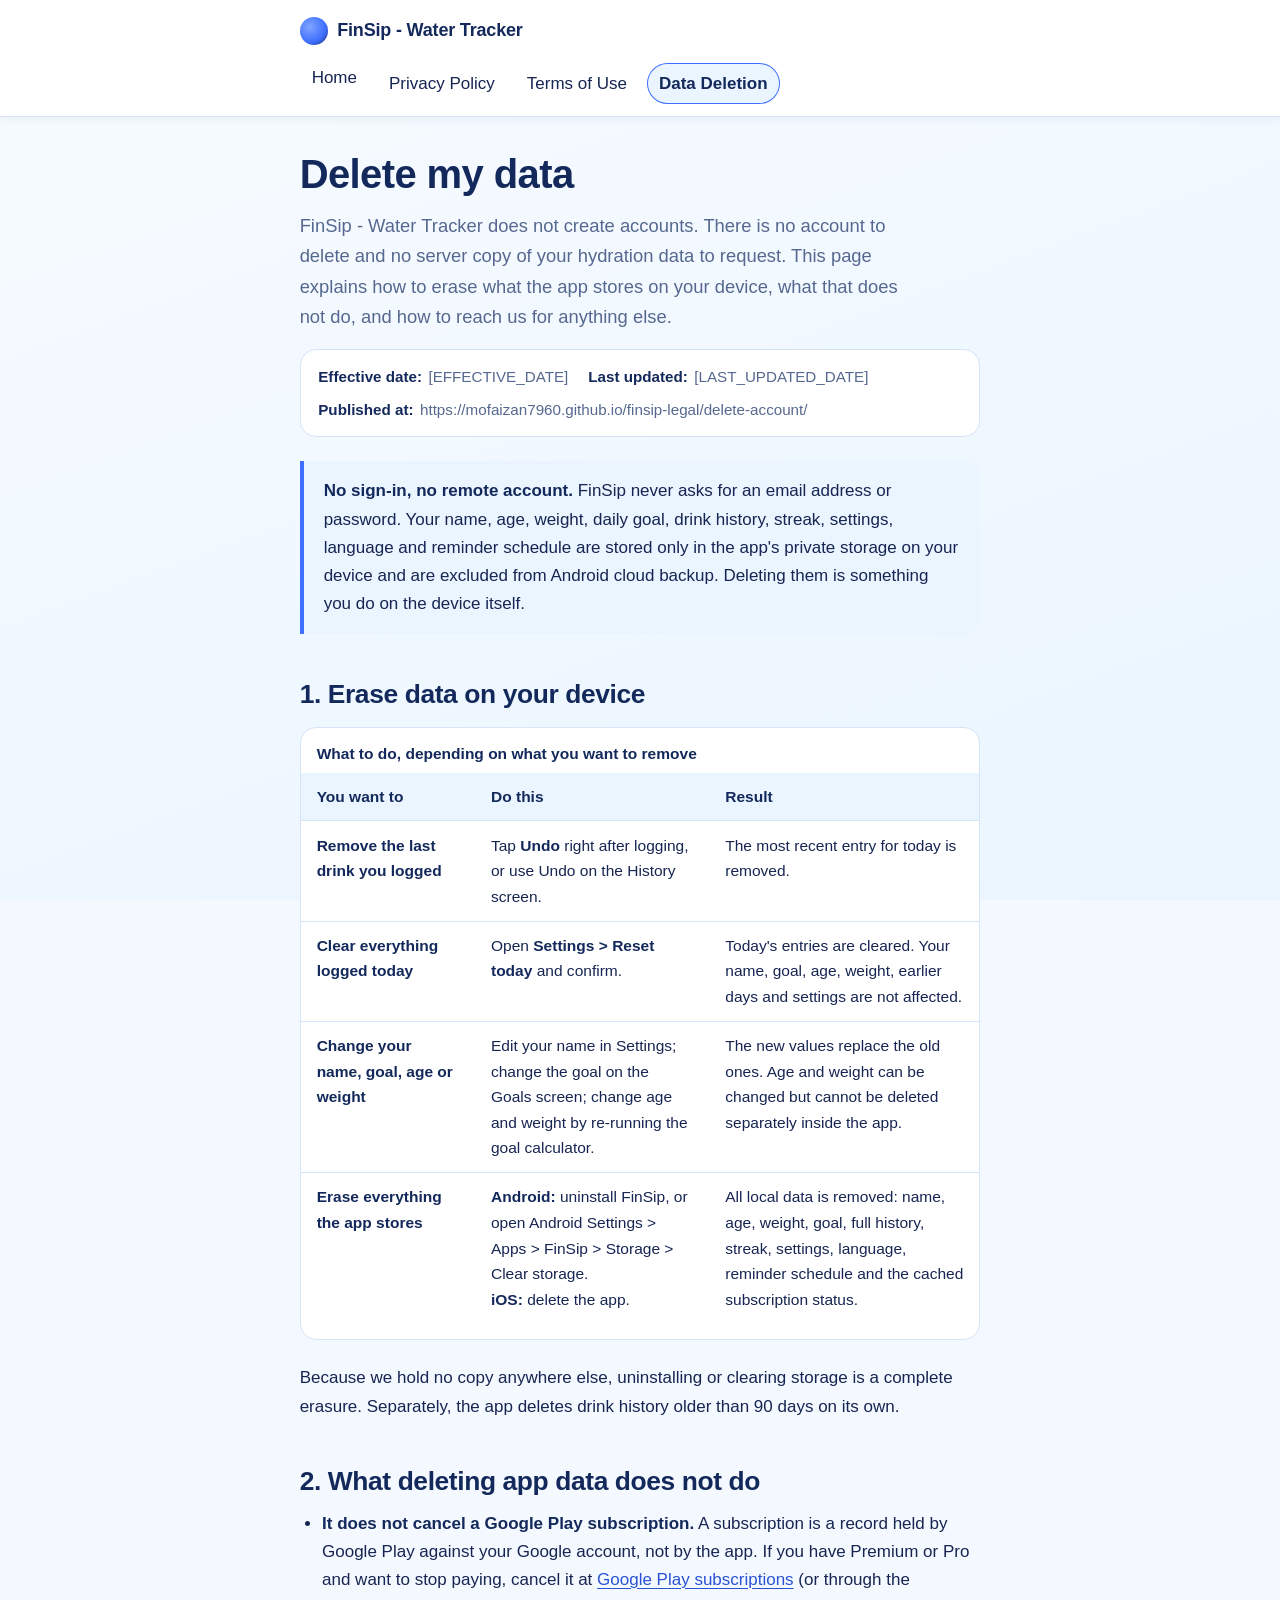
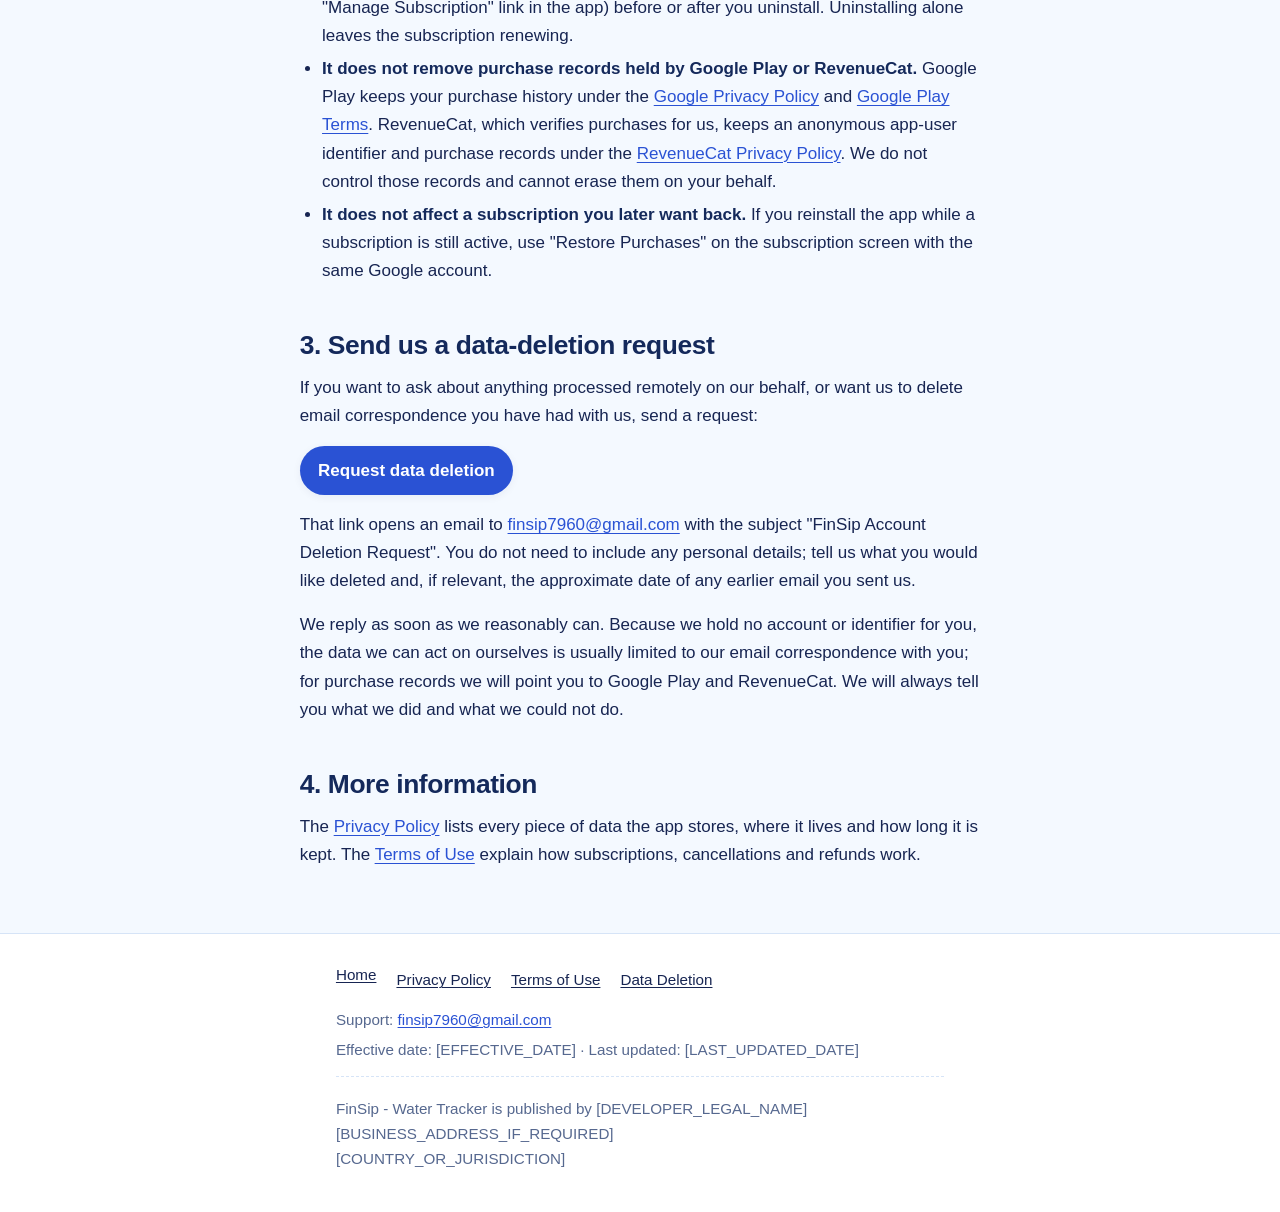
==== delete-account/index.html @ 3c9c6f5a "FinSip - Water Tracker legal pages" ====
<!DOCTYPE html>
<html lang="en">
<head>
  <meta charset="utf-8">
  <meta name="viewport" content="width=device-width, initial-scale=1">
  <meta name="color-scheme" content="light dark">
  <title>Delete my data - FinSip - Water Tracker</title>
  <meta name="description" content="How to delete the data FinSip - Water Tracker stores on your device, what deleting it does not do, and how to send a data-deletion request. FinSip creates no accounts.">
  <link rel="canonical" href="https://mofaizan7960.github.io/finsip-legal/delete-account/">
  <link rel="stylesheet" href="../styles.css">
</head>
<body>
  <a class="skip-link" href="#main">Skip to content</a>

  <header class="site-header">
    <div class="wrap header-inner">
      <a class="brand" href="../"><span class="brand-mark" aria-hidden="true"></span>FinSip - Water Tracker</a>
      <nav class="site-nav" aria-label="Primary">
        <ul>
          <li><a href="../">Home</a></li>
          <li><a href="../privacy/">Privacy Policy</a></li>
          <li><a href="../terms/">Terms of Use</a></li>
          <li><a href="../delete-account/" aria-current="page">Data Deletion</a></li>
        </ul>
      </nav>
    </div>
  </header>

  <main id="main">
    <div class="wrap">
      <h1>Delete my data</h1>
      <p class="lede">FinSip - Water Tracker does not create accounts. There is no account to delete and no server copy of your hydration data to request. This page explains how to erase what the app stores on your device, what that does not do, and how to reach us for anything else.</p>

      <dl class="doc-meta">
        <div><dt>Effective date:</dt><dd>[EFFECTIVE_DATE]</dd></div>
        <div><dt>Last updated:</dt><dd>[LAST_UPDATED_DATE]</dd></div>
        <div><dt>Published at:</dt><dd>https://mofaizan7960.github.io/finsip-legal/delete-account/</dd></div>
      </dl>

      <div class="note">
        <p><strong>No sign-in, no remote account.</strong> FinSip never asks for an email address or password. Your name, age, weight, daily goal, drink history, streak, settings, language and reminder schedule are stored only in the app's private storage on your device and are excluded from Android cloud backup. Deleting them is something you do on the device itself.</p>
      </div>

      <h2 id="on-device">1. Erase data on your device</h2>
      <div class="table-wrap">
        <table>
          <caption>What to do, depending on what you want to remove</caption>
          <thead>
            <tr>
              <th scope="col">You want to</th>
              <th scope="col">Do this</th>
              <th scope="col">Result</th>
            </tr>
          </thead>
          <tbody>
            <tr>
              <th scope="row">Remove the last drink you logged</th>
              <td>Tap <strong>Undo</strong> right after logging, or use Undo on the History screen.</td>
              <td>The most recent entry for today is removed.</td>
            </tr>
            <tr>
              <th scope="row">Clear everything logged today</th>
              <td>Open <strong>Settings &gt; Reset today</strong> and confirm.</td>
              <td>Today's entries are cleared. Your name, goal, age, weight, earlier days and settings are not affected.</td>
            </tr>
            <tr>
              <th scope="row">Change your name, goal, age or weight</th>
              <td>Edit your name in Settings; change the goal on the Goals screen; change age and weight by re-running the goal calculator.</td>
              <td>The new values replace the old ones. Age and weight can be changed but cannot be deleted separately inside the app.</td>
            </tr>
            <tr>
              <th scope="row">Erase everything the app stores</th>
              <td><strong>Android:</strong> uninstall FinSip, or open Android Settings &gt; Apps &gt; FinSip &gt; Storage &gt; Clear storage.<br><strong>iOS:</strong> delete the app.</td>
              <td>All local data is removed: name, age, weight, goal, full history, streak, settings, language, reminder schedule and the cached subscription status.</td>
            </tr>
          </tbody>
        </table>
      </div>
      <p>Because we hold no copy anywhere else, uninstalling or clearing storage is a complete erasure. Separately, the app deletes drink history older than 90 days on its own.</p>

      <h2 id="does-not">2. What deleting app data does not do</h2>
      <ul>
        <li><strong>It does not cancel a Google Play subscription.</strong> A subscription is a record held by Google Play against your Google account, not by the app. If you have Premium or Pro and want to stop paying, cancel it at <a href="https://play.google.com/store/account/subscriptions">Google Play subscriptions</a> (or through the "Manage Subscription" link in the app) before or after you uninstall. Uninstalling alone leaves the subscription renewing.</li>
        <li><strong>It does not remove purchase records held by Google Play or RevenueCat.</strong> Google Play keeps your purchase history under the <a href="https://policies.google.com/privacy">Google Privacy Policy</a> and <a href="https://play.google.com/about/play-terms/">Google Play Terms</a>. RevenueCat, which verifies purchases for us, keeps an anonymous app-user identifier and purchase records under the <a href="https://www.revenuecat.com/privacy/">RevenueCat Privacy Policy</a>. We do not control those records and cannot erase them on your behalf.</li>
        <li><strong>It does not affect a subscription you later want back.</strong> If you reinstall the app while a subscription is still active, use "Restore Purchases" on the subscription screen with the same Google account.</li>
      </ul>

      <h2 id="request">3. Send us a data-deletion request</h2>
      <p>If you want to ask about anything processed remotely on our behalf, or want us to delete email correspondence you have had with us, send a request:</p>
      <p><a class="button" href="mailto:finsip7960@gmail.com?subject=FinSip%20Account%20Deletion%20Request">Request data deletion</a></p>
      <p>That link opens an email to <a href="mailto:finsip7960@gmail.com">finsip7960@gmail.com</a> with the subject "FinSip Account Deletion Request". You do not need to include any personal details; tell us what you would like deleted and, if relevant, the approximate date of any earlier email you sent us.</p>
      <p>We reply as soon as we reasonably can. Because we hold no account or identifier for you, the data we can act on ourselves is usually limited to our email correspondence with you; for purchase records we will point you to Google Play and RevenueCat. We will always tell you what we did and what we could not do.</p>

      <h2 id="more">4. More information</h2>
      <p>The <a href="../privacy/">Privacy Policy</a> lists every piece of data the app stores, where it lives and how long it is kept. The <a href="../terms/">Terms of Use</a> explain how subscriptions, cancellations and refunds work.</p>
    </div>
  </main>

  <footer class="site-footer">
    <div class="wrap">
      <nav class="footer-nav" aria-label="Footer">
        <ul>
          <li><a href="../">Home</a></li>
          <li><a href="../privacy/">Privacy Policy</a></li>
          <li><a href="../terms/">Terms of Use</a></li>
          <li><a href="../delete-account/">Data Deletion</a></li>
        </ul>
      </nav>
      <p>Support: <a href="mailto:finsip7960@gmail.com">finsip7960@gmail.com</a></p>
      <p>Effective date: [EFFECTIVE_DATE] &middot; Last updated: [LAST_UPDATED_DATE]</p>
      <div class="identity">
        <p>FinSip - Water Tracker is published by [DEVELOPER_LEGAL_NAME]<br>[BUSINESS_ADDRESS_IF_REQUIRED]<br>[COUNTRY_OR_JURISDICTION]</p>
      </div>
    </div>
  </footer>
</body>
</html>
---- styles.css ----
/* FinSip - Water Tracker legal site
   Plain CSS, no JavaScript, no external fonts. Palette mirrors lib/app/theme.dart. */

:root {
  color-scheme: light dark;

  /* Brand palette (light) */
  --primary: #3F6FFF;          /* accent: borders, rules, badges */
  --primary-ink: #2A52D4;      /* link / button colour that meets WCAG AA on light surfaces */
  --navy: #14295B;
  --light-blue: #EAF5FF;
  --bg: #F4F9FF;
  --bg-top: #F7FBFF;
  --surface: #FFFFFF;
  --text: #172552;
  --text-2: #56688F;
  --border: #D6E4F7;
  --shadow: 0 10px 30px rgba(20, 41, 91, 0.08);
  --shadow-sm: 0 2px 8px rgba(20, 41, 91, 0.06);

  /* Semantic tokens */
  --heading: var(--navy);
  --link: var(--primary-ink);
  --button-bg: var(--primary-ink);
  --button-fg: #FFFFFF;
  --chip-bg: var(--light-blue);
  --chip-fg: var(--navy);
  --note-bg: var(--light-blue);
  --note-border: var(--primary);
  --code-bg: #E4EEFF;
  --focus: var(--navy);

  --radius: 16px;
  --radius-lg: 24px;
  --measure: 72ch;
}

@media (prefers-color-scheme: dark) {
  :root {
    --primary: #6577D8;
    --primary-ink: #B3C0FF;
    --navy: #F5F7FF;
    --light-blue: #1D2650;
    --bg: #0B1230;
    --bg-top: #090F27;
    --surface: #171E43;
    --text: #EEF1FF;
    --text-2: #B9C3E6;
    --border: #2B3566;
    --shadow: 0 10px 30px rgba(0, 0, 0, 0.35);
    --shadow-sm: 0 2px 8px rgba(0, 0, 0, 0.3);

    --heading: #F5F7FF;
    --link: #B3C0FF;
    --button-bg: #B3C0FF;
    --button-fg: #0B1230;
    --chip-bg: #1D2650;
    --chip-fg: #EEF1FF;
    --note-bg: #1D2650;
    --note-border: #6577D8;
    --code-bg: #232C5C;
    --focus: #F5F7FF;
  }
}

/* Reset-ish */
*,
*::before,
*::after {
  box-sizing: border-box;
}

html {
  -webkit-text-size-adjust: 100%;
  scroll-behavior: smooth;
}

@media (prefers-reduced-motion: reduce) {
  html {
    scroll-behavior: auto;
  }

  .skip-link {
    transition: none;
  }
}

body {
  margin: 0;
  min-height: 100vh;
  font-family: -apple-system, BlinkMacSystemFont, "Segoe UI", Roboto, "Helvetica Neue", Arial, "Noto Sans", sans-serif, "Apple Color Emoji", "Segoe UI Emoji";
  font-size: 1.0625rem;
  line-height: 1.65;
  color: var(--text);
  background: var(--bg);
  background-image: linear-gradient(160deg, var(--bg-top) 0%, var(--light-blue) 100%);
  background-attachment: fixed;
  display: flex;
  flex-direction: column;
}

img,
svg {
  max-width: 100%;
  height: auto;
}

/* Focus */
:focus-visible {
  outline: 3px solid var(--focus);
  outline-offset: 3px;
  border-radius: 6px;
}

/* Skip link */
.skip-link {
  position: absolute;
  left: 1rem;
  top: -100px;
  z-index: 100;
  padding: 0.6rem 1rem;
  background: var(--button-bg);
  color: var(--button-fg);
  border-radius: 999px;
  font-weight: 600;
  text-decoration: none;
  box-shadow: var(--shadow);
  transition: top 120ms ease-out;
}

.skip-link:focus,
.skip-link:focus-visible {
  top: 1rem;
}

/* Layout */
.wrap {
  width: 100%;
  max-width: calc(var(--measure) + 2.5rem);
  margin: 0 auto;
  padding: 0 1.25rem;
}

/* Header */
.site-header {
  padding: 1rem 0 0.75rem;
  border-bottom: 1px solid var(--border);
  background: var(--surface);
  box-shadow: var(--shadow-sm);
}

.header-inner {
  display: flex;
  flex-wrap: wrap;
  align-items: center;
  justify-content: space-between;
  gap: 0.75rem 1.5rem;
}

.brand {
  display: inline-flex;
  align-items: center;
  gap: 0.6rem;
  font-weight: 700;
  font-size: 1.125rem;
  letter-spacing: -0.01em;
  color: var(--heading);
  text-decoration: none;
}

.brand-mark {
  width: 1.75rem;
  height: 1.75rem;
  border-radius: 50%;
  background: radial-gradient(circle at 35% 35%, #7FA5FF 0%, var(--primary) 60%, var(--navy) 100%);
  flex: none;
}

@media (prefers-color-scheme: dark) {
  .brand-mark {
    background: radial-gradient(circle at 35% 35%, #B3C0FF 0%, #6577D8 60%, #2B3566 100%);
  }
}

.site-nav ul,
.footer-nav ul,
.toc ul {
  list-style: none;
  margin: 0;
  padding: 0;
}

.site-nav ul {
  display: flex;
  flex-wrap: wrap;
  gap: 0.25rem 0.5rem;
}

.site-nav a {
  display: inline-block;
  padding: 0.4rem 0.75rem;
  border-radius: 999px;
  color: var(--text);
  font-weight: 500;
  text-decoration: none;
}

.site-nav a:hover {
  background: var(--chip-bg);
  color: var(--chip-fg);
}

.site-nav a[aria-current="page"] {
  background: var(--chip-bg);
  color: var(--chip-fg);
  font-weight: 600;
  box-shadow: inset 0 0 0 1px var(--primary);
}

/* Main */
main {
  flex: 1 0 auto;
  padding: 2rem 0 3rem;
}

main > .wrap > *:first-child {
  margin-top: 0;
}

h1,
h2,
h3 {
  color: var(--heading);
  line-height: 1.25;
  letter-spacing: -0.015em;
  margin: 2.25rem 0 0.75rem;
  scroll-margin-top: 1rem;
}

h1 {
  font-size: clamp(1.85rem, 1.4rem + 2vw, 2.5rem);
  margin-top: 0;
}

h2 {
  font-size: clamp(1.35rem, 1.15rem + 1vw, 1.65rem);
  padding-top: 0.5rem;
}

h3 {
  font-size: 1.125rem;
  margin-top: 1.5rem;
}

p,
ul,
ol,
table {
  margin: 0 0 1rem;
}

ul,
ol {
  padding-left: 1.4rem;
}

li + li {
  margin-top: 0.35rem;
}

a {
  color: var(--link);
  text-decoration: underline;
  text-underline-offset: 0.15em;
  text-decoration-thickness: 1px;
}

a:hover {
  text-decoration-thickness: 2px;
}

strong {
  color: var(--heading);
}

code {
  font-family: ui-monospace, SFMono-Regular, Menlo, Consolas, "Liberation Mono", monospace;
  font-size: 0.92em;
  padding: 0.1em 0.4em;
  border-radius: 6px;
  background: var(--code-bg);
  color: var(--text);
}

hr {
  border: 0;
  border-top: 1px solid var(--border);
  margin: 2rem 0;
}

.lede {
  font-size: 1.15rem;
  color: var(--text-2);
  max-width: 60ch;
}

.doc-meta {
  display: flex;
  flex-wrap: wrap;
  gap: 0.5rem 1.25rem;
  margin: 1rem 0 1.5rem;
  padding: 0.9rem 1.1rem;
  border: 1px solid var(--border);
  border-radius: var(--radius);
  background: var(--surface);
  font-size: 0.95rem;
  color: var(--text-2);
}

.doc-meta dt {
  font-weight: 600;
  color: var(--heading);
}

.doc-meta dd {
  margin: 0;
}

.doc-meta > div {
  display: flex;
  gap: 0.4rem;
  flex-wrap: wrap;
}

/* Cards */
.card {
  background: var(--surface);
  border: 1px solid var(--border);
  border-radius: var(--radius-lg);
  padding: 1.5rem;
  box-shadow: var(--shadow);
  margin: 1.5rem 0;
}

.card > :first-child {
  margin-top: 0;
}

.card > :last-child {
  margin-bottom: 0;
}

.card-grid {
  display: grid;
  gap: 1rem;
  grid-template-columns: 1fr;
  margin: 1.5rem 0;
}

@media (min-width: 640px) {
  .card-grid {
    grid-template-columns: repeat(2, 1fr);
  }

  /* An odd trailing card spans the row instead of leaving an empty slot. */
  .card-grid > .card:last-child:nth-child(odd) {
    grid-column: 1 / -1;
  }
}

.card-grid .card {
  margin: 0;
  padding: 1.25rem;
  display: flex;
  flex-direction: column;
}

.card-grid .card h2 {
  font-size: 1.15rem;
  margin: 0 0 0.5rem;
  padding: 0;
}

.card-grid .card p {
  color: var(--text-2);
  font-size: 0.97rem;
  flex: 1 0 auto;
}

.card-grid .card .button {
  align-self: flex-start;
}

/* Buttons */
.button {
  display: inline-block;
  padding: 0.65rem 1.15rem;
  border-radius: 999px;
  background: var(--button-bg);
  color: var(--button-fg);
  font-weight: 600;
  text-decoration: none;
  box-shadow: var(--shadow-sm);
}

.button:hover {
  filter: brightness(1.08);
  text-decoration: none;
}

.button.secondary {
  background: var(--chip-bg);
  color: var(--chip-fg);
  box-shadow: inset 0 0 0 1px var(--primary);
}

/* Notes */
.note {
  padding: 1rem 1.25rem;
  border-left: 4px solid var(--note-border);
  border-radius: 0 var(--radius) var(--radius) 0;
  background: var(--note-bg);
  margin: 1.25rem 0;
}

.note > :first-child {
  margin-top: 0;
}

.note > :last-child {
  margin-bottom: 0;
}

/* Table of contents */
.toc {
  padding: 1rem 1.25rem;
  border: 1px solid var(--border);
  border-radius: var(--radius);
  background: var(--surface);
  margin: 1.5rem 0 2rem;
}

.toc h2 {
  font-size: 1rem;
  margin: 0 0 0.5rem;
  padding: 0;
}

.toc ol {
  margin: 0;
  padding-left: 1.4rem;
  columns: 1;
  column-gap: 2rem;
}

@media (min-width: 640px) {
  .toc ol {
    columns: 2;
  }
}

.toc li {
  margin: 0.2rem 0;
  break-inside: avoid;
}

/* Tables */
.table-wrap {
  width: 100%;
  overflow-x: auto;
  -webkit-overflow-scrolling: touch;
  margin: 1rem 0 1.5rem;
  border: 1px solid var(--border);
  border-radius: var(--radius);
  background: var(--surface);
}

table {
  width: 100%;
  min-width: 34rem;
  border-collapse: collapse;
  font-size: 0.97rem;
}

caption {
  text-align: left;
  font-weight: 600;
  color: var(--heading);
  padding: 0.8rem 1rem 0.4rem;
}

th,
td {
  text-align: left;
  vertical-align: top;
  padding: 0.7rem 1rem;
  border-top: 1px solid var(--border);
}

thead th {
  border-top: 0;
  background: var(--chip-bg);
  color: var(--chip-fg);
  font-weight: 600;
}

tbody th {
  font-weight: 600;
  color: var(--heading);
  min-width: 9rem;
}

/* Definition-style lists */
dl.facts {
  display: grid;
  grid-template-columns: 1fr;
  gap: 0.35rem 1rem;
  margin: 0 0 1rem;
}

@media (min-width: 560px) {
  dl.facts {
    grid-template-columns: max-content 1fr;
  }
}

dl.facts dt {
  font-weight: 600;
  color: var(--heading);
}

dl.facts dd {
  margin: 0 0 0.5rem;
}

/* Footer */
.site-footer {
  border-top: 1px solid var(--border);
  background: var(--surface);
  padding: 1.75rem 0 2.25rem;
  font-size: 0.95rem;
  color: var(--text-2);
}

.footer-nav ul {
  display: flex;
  flex-wrap: wrap;
  gap: 0.25rem 1.25rem;
  margin-bottom: 0.9rem;
}

.footer-nav a {
  color: var(--text);
  font-weight: 500;
}

.site-footer p {
  margin: 0.3rem 0;
}

.identity {
  margin-top: 0.9rem;
  padding-top: 0.9rem;
  border-top: 1px dashed var(--border);
}

/* Print */
@media print {
  body {
    background: #fff;
    color: #000;
  }

  .site-header,
  .site-footer .footer-nav,
  .skip-link,
  .toc {
    display: none;
  }

  a {
    color: #000;
  }

  .card,
  .table-wrap,
  .note {
    box-shadow: none;
    break-inside: avoid;
  }
}
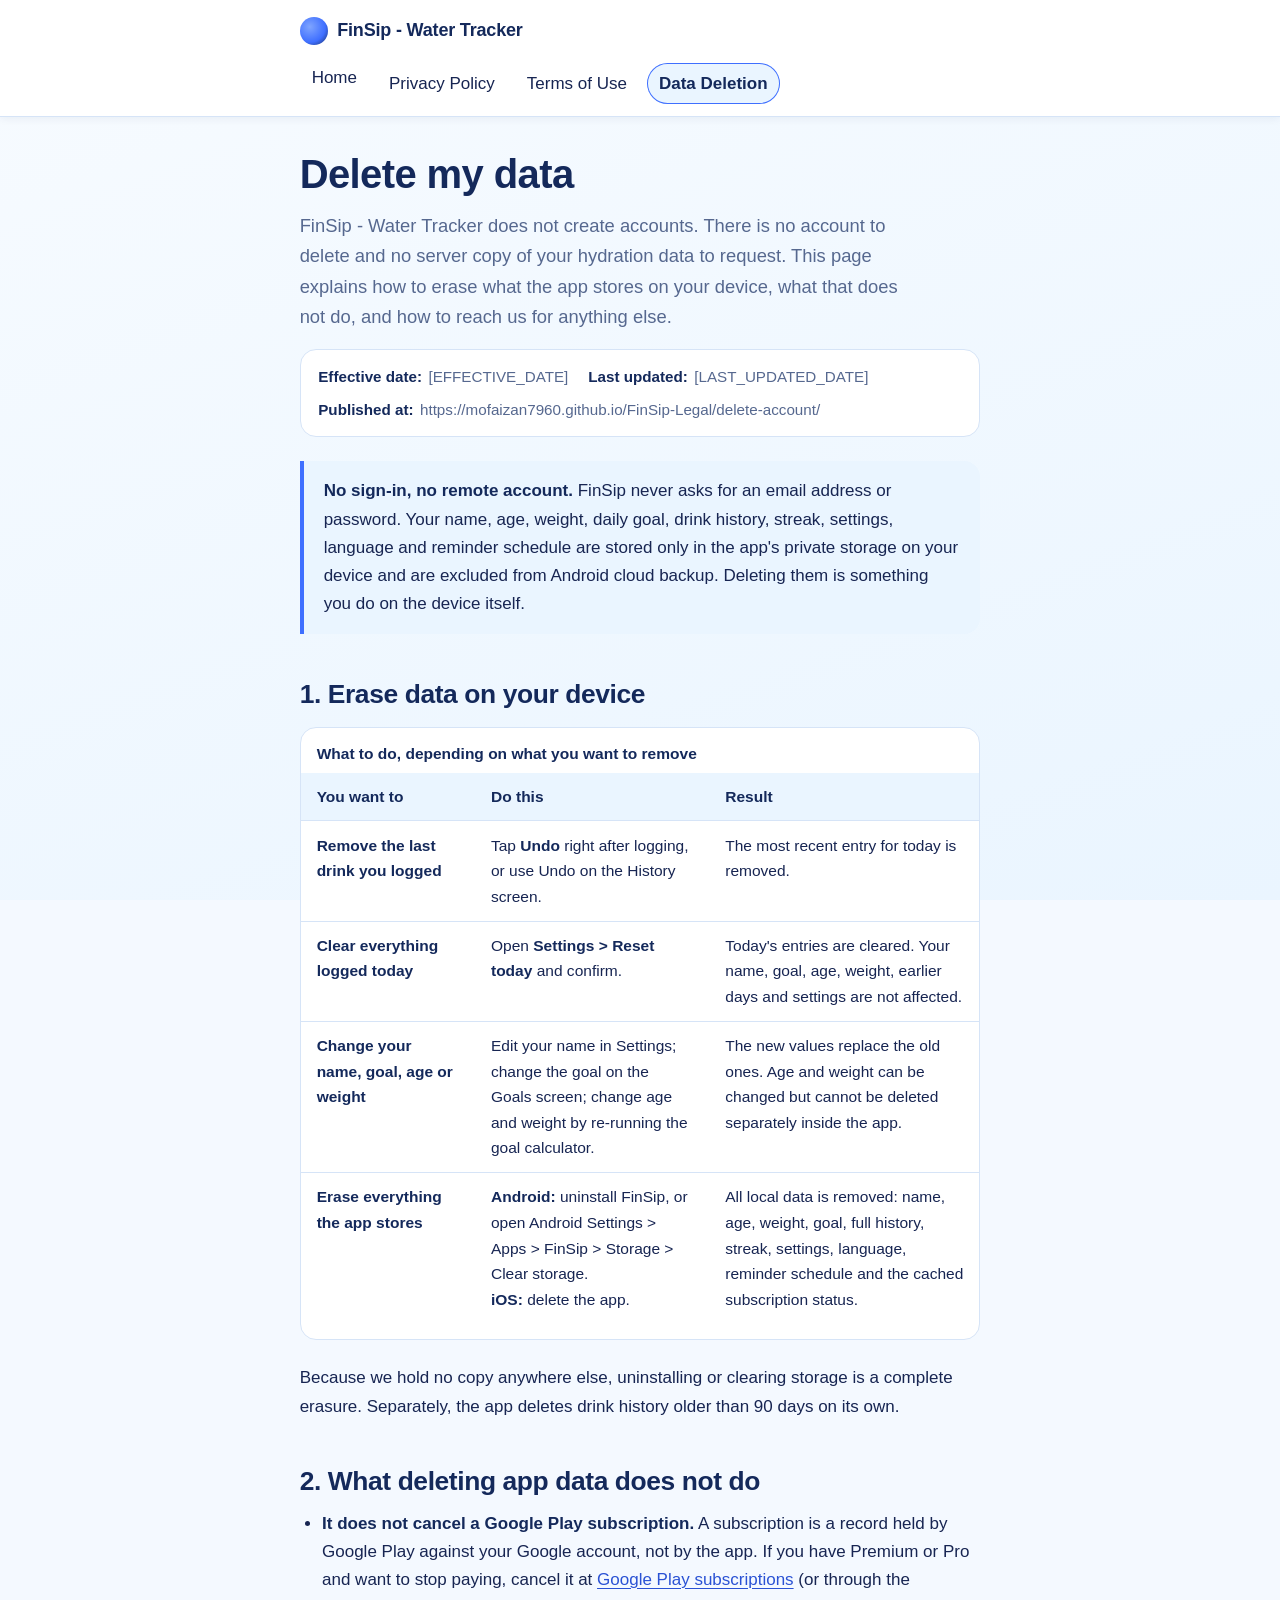
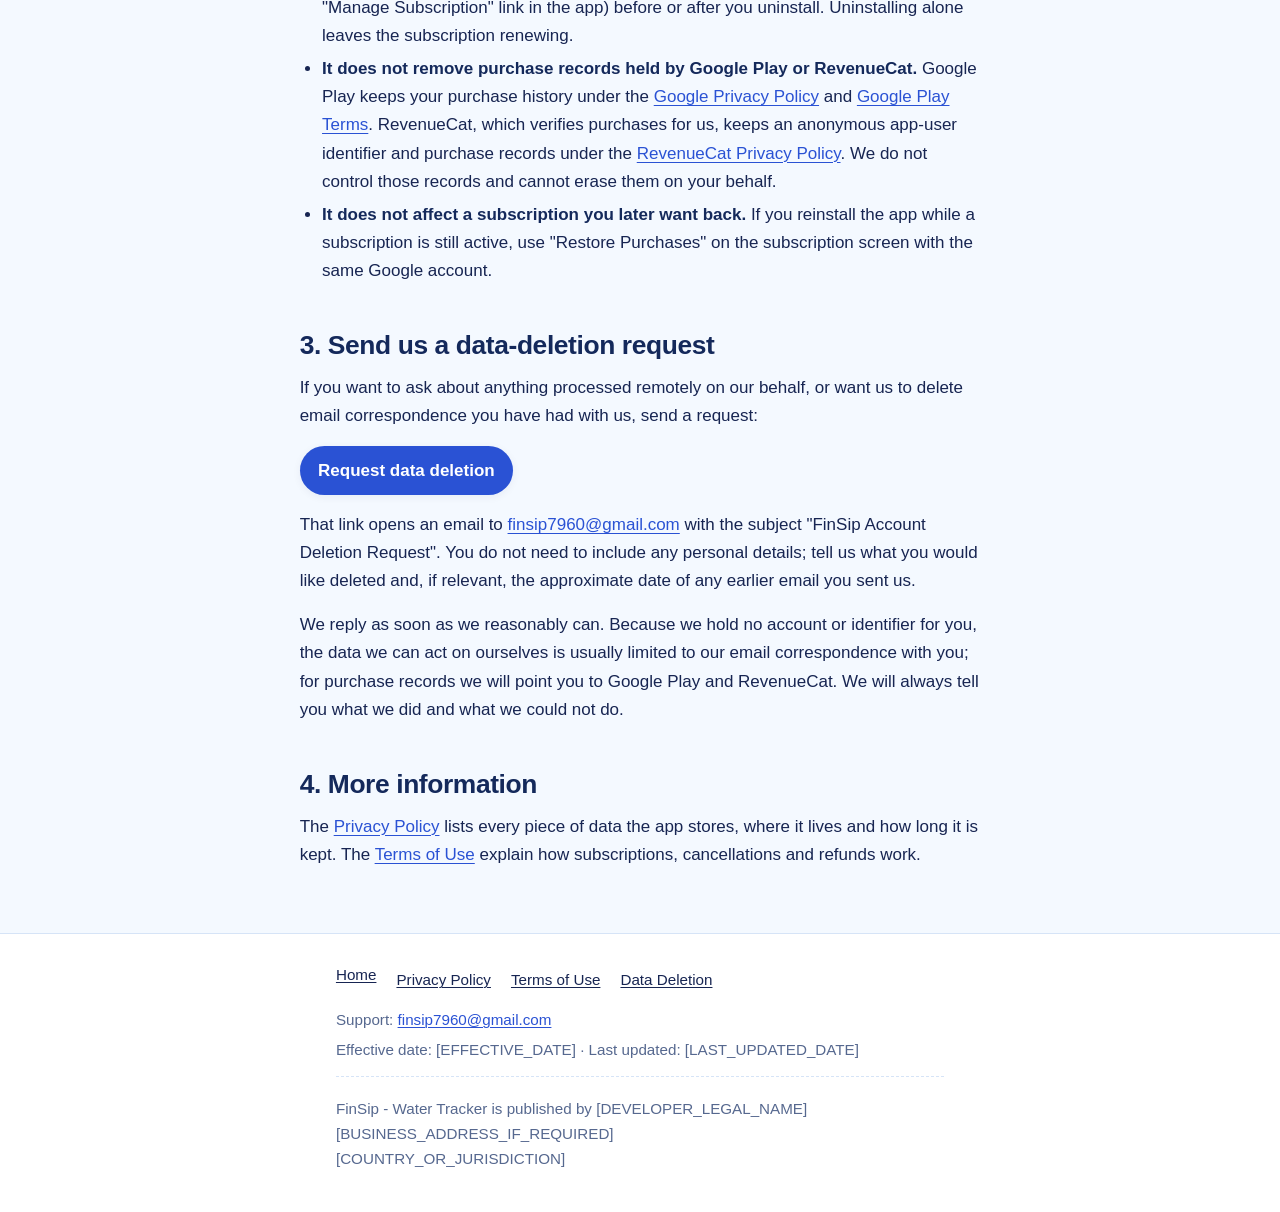
==== commit 3e4789ef: "Use the published GitHub Pages address" ====
--- a/delete-account/index.html
+++ b/delete-account/index.html
@@ -6,7 +6,7 @@
   <meta name="color-scheme" content="light dark">
   <title>Delete my data - FinSip - Water Tracker</title>
   <meta name="description" content="How to delete the data FinSip - Water Tracker stores on your device, what deleting it does not do, and how to send a data-deletion request. FinSip creates no accounts.">
-  <link rel="canonical" href="https://mofaizan7960.github.io/finsip-legal/delete-account/">
+  <link rel="canonical" href="https://mofaizan7960.github.io/FinSip-Legal/delete-account/">
   <link rel="stylesheet" href="../styles.css">
 </head>
 <body>
@@ -34,7 +34,7 @@
       <dl class="doc-meta">
         <div><dt>Effective date:</dt><dd>[EFFECTIVE_DATE]</dd></div>
         <div><dt>Last updated:</dt><dd>[LAST_UPDATED_DATE]</dd></div>
-        <div><dt>Published at:</dt><dd>https://mofaizan7960.github.io/finsip-legal/delete-account/</dd></div>
+        <div><dt>Published at:</dt><dd>https://mofaizan7960.github.io/FinSip-Legal/delete-account/</dd></div>
       </dl>
 
       <div class="note">
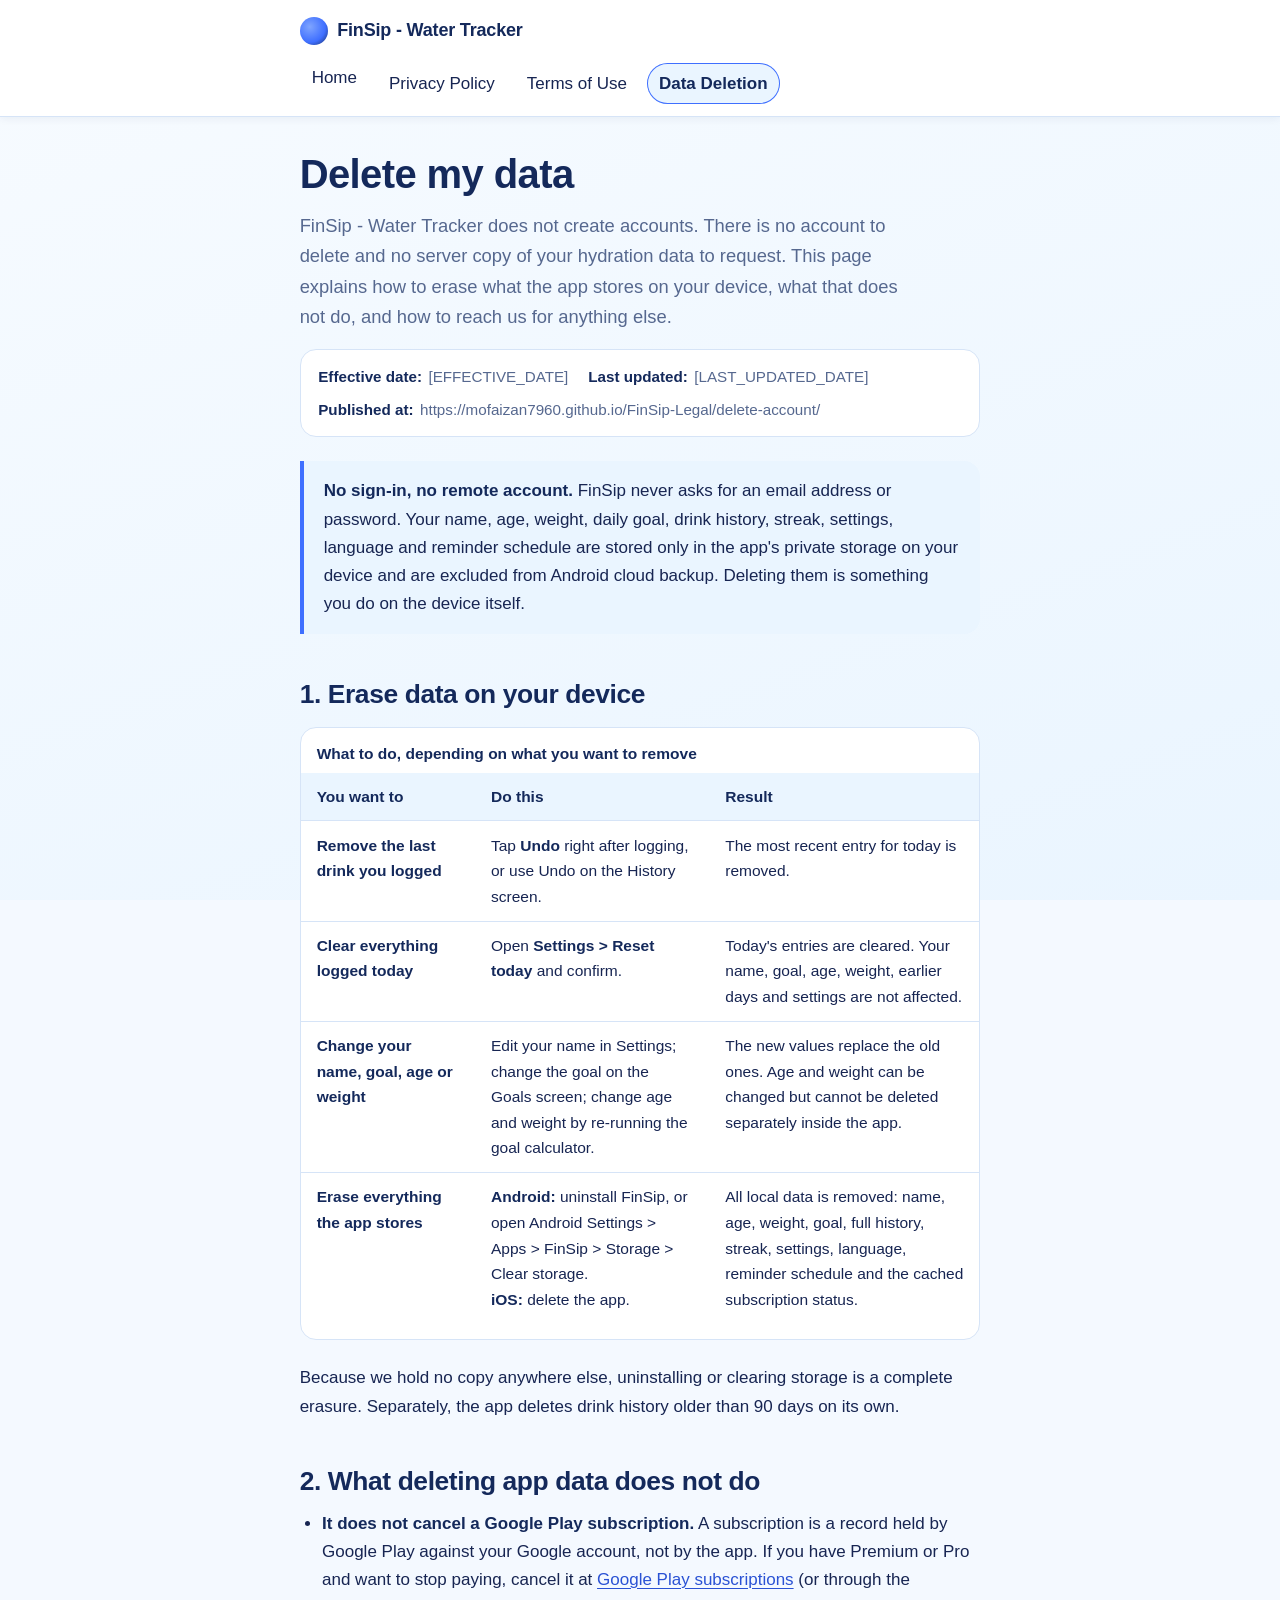
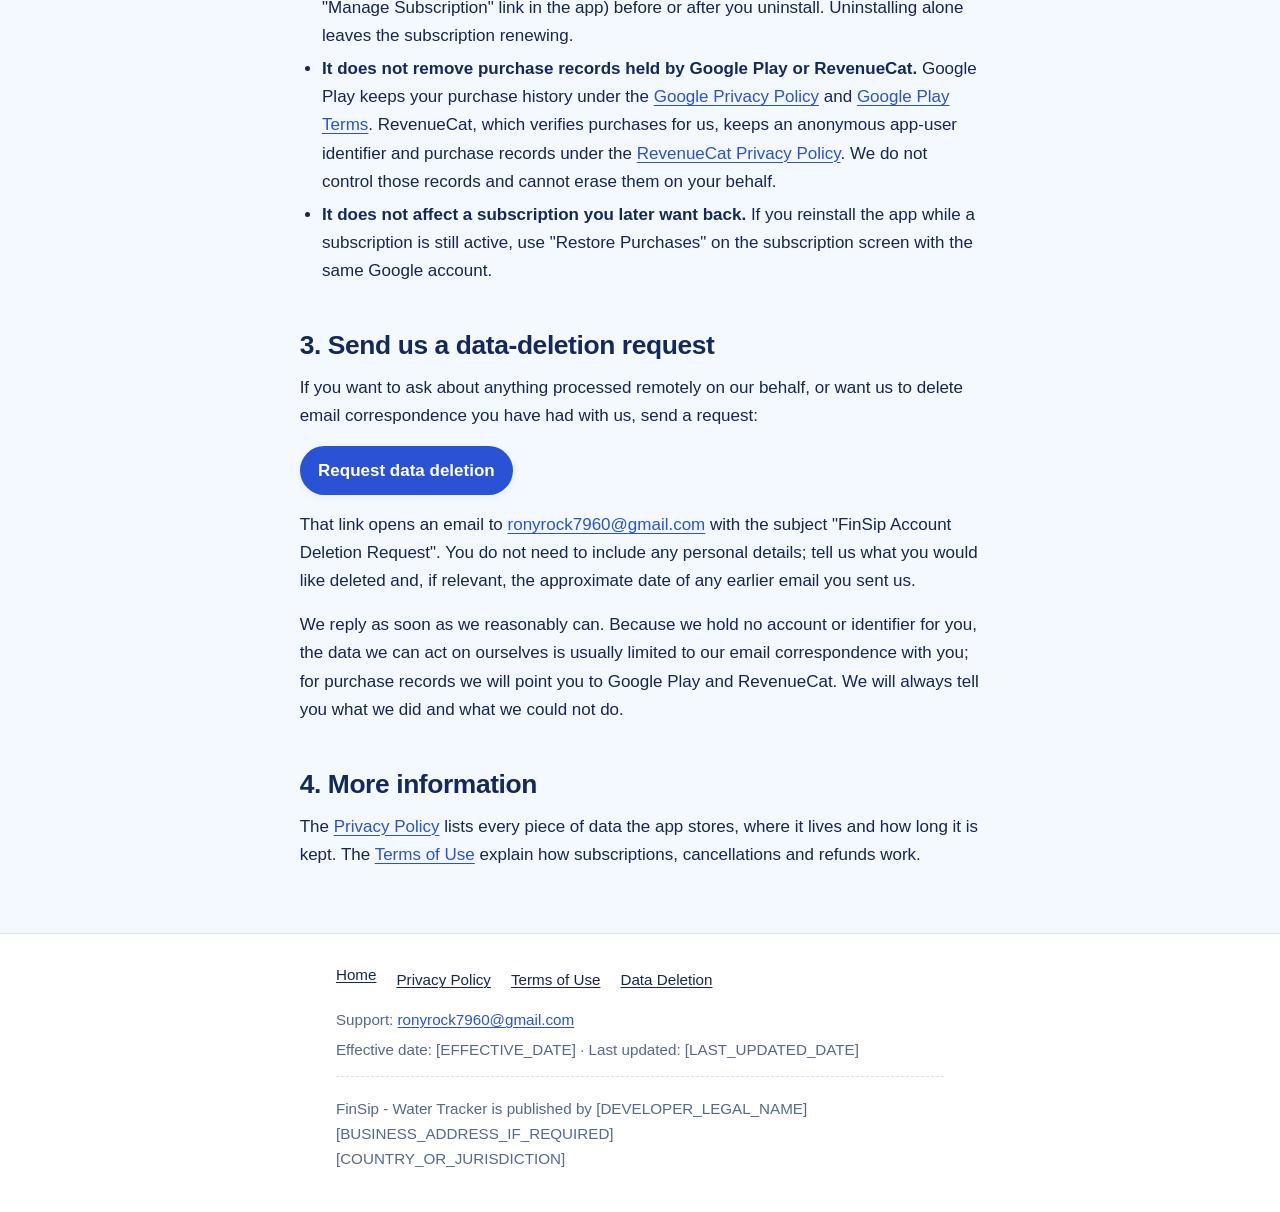
==== commit df5bbb8f: "Support email is now ronyrock7960@gmail.com Privacy Policy, Terms of Use, account deletion and the h" ====
--- a/delete-account/index.html
+++ b/delete-account/index.html
@@ -87,8 +87,8 @@
 
       <h2 id="request">3. Send us a data-deletion request</h2>
       <p>If you want to ask about anything processed remotely on our behalf, or want us to delete email correspondence you have had with us, send a request:</p>
-      <p><a class="button" href="mailto:finsip7960@gmail.com?subject=FinSip%20Account%20Deletion%20Request">Request data deletion</a></p>
-      <p>That link opens an email to <a href="mailto:finsip7960@gmail.com">finsip7960@gmail.com</a> with the subject "FinSip Account Deletion Request". You do not need to include any personal details; tell us what you would like deleted and, if relevant, the approximate date of any earlier email you sent us.</p>
+      <p><a class="button" href="mailto:ronyrock7960@gmail.com?subject=FinSip%20Account%20Deletion%20Request">Request data deletion</a></p>
+      <p>That link opens an email to <a href="mailto:ronyrock7960@gmail.com">ronyrock7960@gmail.com</a> with the subject "FinSip Account Deletion Request". You do not need to include any personal details; tell us what you would like deleted and, if relevant, the approximate date of any earlier email you sent us.</p>
       <p>We reply as soon as we reasonably can. Because we hold no account or identifier for you, the data we can act on ourselves is usually limited to our email correspondence with you; for purchase records we will point you to Google Play and RevenueCat. We will always tell you what we did and what we could not do.</p>
 
       <h2 id="more">4. More information</h2>
@@ -106,7 +106,7 @@
           <li><a href="../delete-account/">Data Deletion</a></li>
         </ul>
       </nav>
-      <p>Support: <a href="mailto:finsip7960@gmail.com">finsip7960@gmail.com</a></p>
+      <p>Support: <a href="mailto:ronyrock7960@gmail.com">ronyrock7960@gmail.com</a></p>
       <p>Effective date: [EFFECTIVE_DATE] &middot; Last updated: [LAST_UPDATED_DATE]</p>
       <div class="identity">
         <p>FinSip - Water Tracker is published by [DEVELOPER_LEGAL_NAME]<br>[BUSINESS_ADDRESS_IF_REQUIRED]<br>[COUNTRY_OR_JURISDICTION]</p>
